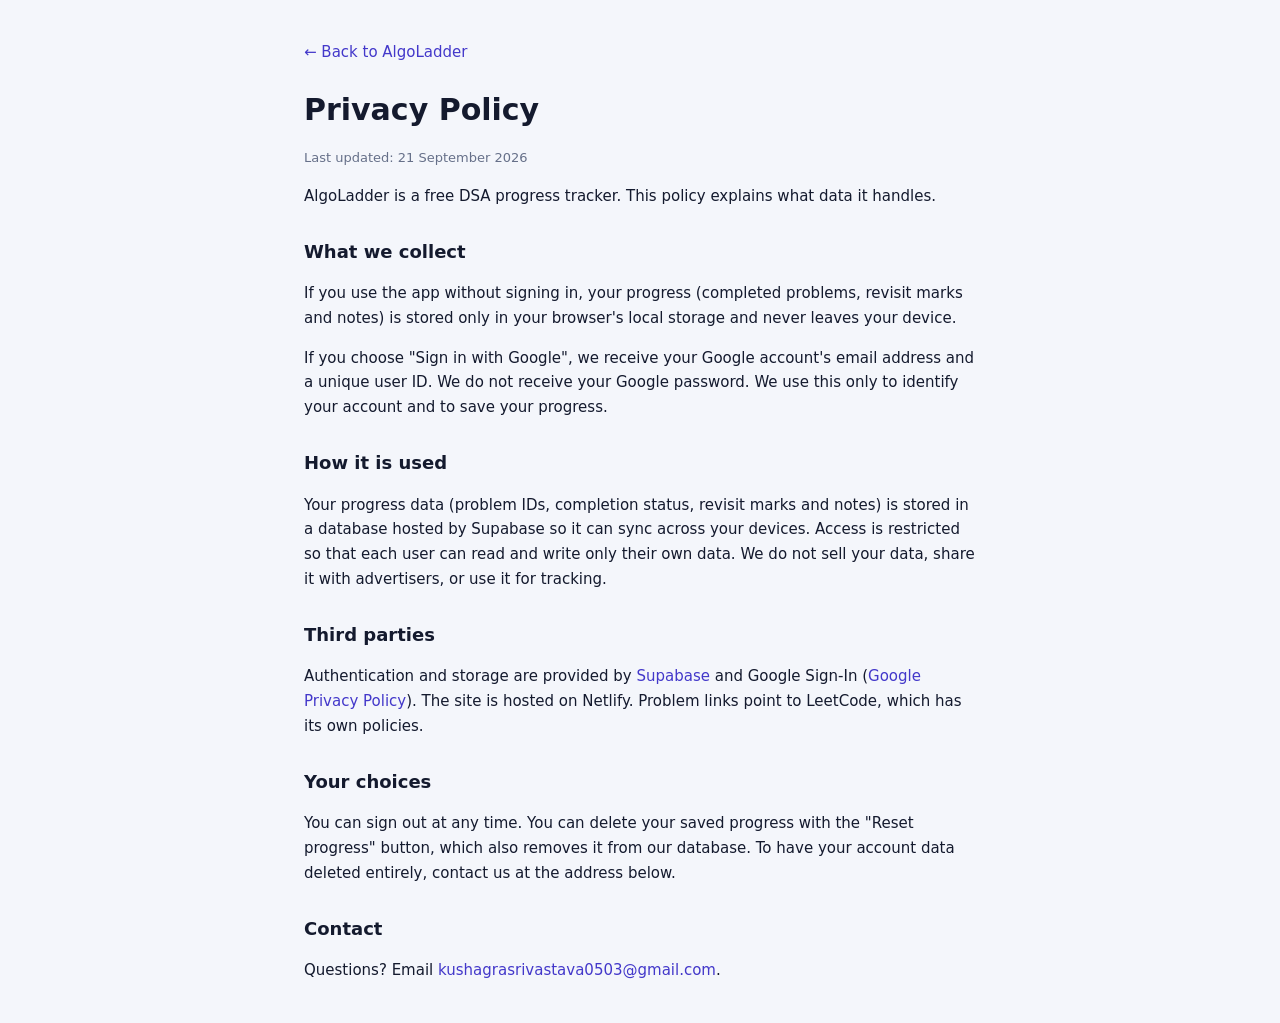
==== privacy.html @ f7a52f2e "Add Supabase Google sign-in sync, privacy policy and terms pages Co-Authored-By: Claude Sonnet 5 <no" ====
<!DOCTYPE html>
<html lang="en">
<head>
  <meta charset="UTF-8">
  <meta name="viewport" content="width=device-width, initial-scale=1">
  <title>Privacy Policy — AlgoLadder</title>
  <link rel="stylesheet" href="styles.css">
  <style>
    .legal { max-width: 720px; margin: 40px auto; padding: 0 24px; line-height: 1.65; color: var(--ink); }
    .legal h1 { margin-bottom: 4px; }
    .legal h2 { margin-top: 28px; font-size: 18px; }
    .legal a { color: var(--brand); }
    .legal .date { color: var(--muted); font-size: 13px; }
  </style>
  <script>
    try { var t = localStorage.getItem("algoladder-theme"); if (t) document.documentElement.dataset.theme = t; } catch (e) {}
  </script>
</head>
<body>
  <main class="legal">
    <p><a href="./">&larr; Back to AlgoLadder</a></p>
    <h1>Privacy Policy</h1>
    <p class="date">Last updated: 21 September 2026</p>
    <p>AlgoLadder is a free DSA progress tracker. This policy explains what data it handles.</p>
    <h2>What we collect</h2>
    <p>If you use the app without signing in, your progress (completed problems, revisit marks and notes) is stored only in your browser's local storage and never leaves your device.</p>
    <p>If you choose "Sign in with Google", we receive your Google account's email address and a unique user ID. We do not receive your Google password. We use this only to identify your account and to save your progress.</p>
    <h2>How it is used</h2>
    <p>Your progress data (problem IDs, completion status, revisit marks and notes) is stored in a database hosted by Supabase so it can sync across your devices. Access is restricted so that each user can read and write only their own data. We do not sell your data, share it with advertisers, or use it for tracking.</p>
    <h2>Third parties</h2>
    <p>Authentication and storage are provided by <a href="https://supabase.com/privacy">Supabase</a> and Google Sign-In (<a href="https://policies.google.com/privacy">Google Privacy Policy</a>). The site is hosted on Netlify. Problem links point to LeetCode, which has its own policies.</p>
    <h2>Your choices</h2>
    <p>You can sign out at any time. You can delete your saved progress with the "Reset progress" button, which also removes it from our database. To have your account data deleted entirely, contact us at the address below.</p>
    <h2>Contact</h2>
    <p>Questions? Email <a href="mailto:kushagrasrivastava0503@gmail.com">kushagrasrivastava0503@gmail.com</a>.</p>
  </main>
</body>
</html>
---- styles.css ----
:root {
  --bg: #f4f6fb;
  --panel: #ffffff;
  --panel-2: #eef1f8;
  --line: #dfe4f0;
  --ink: #141a2e;
  --muted: #667089;
  --brand: #4338ca;
  --brand-soft: #e7e6fb;
  --teal: #0f9d8a;
  --easy: #0f9d8a;
  --medium: #b7791f;
  --hard: #c2410c;
  --flag: #7c3aed;
  --radius: 12px;
  --shadow: 0 1px 2px rgba(20, 26, 46, .05), 0 8px 24px rgba(20, 26, 46, .05);
}
:root[data-theme="dark"] {
  --bg: #0c0f1a; --panel: #141828; --panel-2: #1b2033; --line: #262c44;
  --ink: #e8ebf7; --muted: #8f99b8; --brand: #7c7cf5; --brand-soft: #23264a;
  --teal: #2dd4bf; --easy: #2dd4bf; --medium: #f0b44c; --hard: #fb923c; --flag: #a78bfa;
  --shadow: 0 1px 2px rgba(0, 0, 0, .4), 0 8px 24px rgba(0, 0, 0, .3);
}
@media (prefers-color-scheme: dark) {
  :root:not([data-theme="light"]) {
    --bg: #0c0f1a; --panel: #141828; --panel-2: #1b2033; --line: #262c44;
    --ink: #e8ebf7; --muted: #8f99b8; --brand: #7c7cf5; --brand-soft: #23264a;
    --teal: #2dd4bf; --easy: #2dd4bf; --medium: #f0b44c; --hard: #fb923c; --flag: #a78bfa;
    --shadow: 0 1px 2px rgba(0, 0, 0, .4), 0 8px 24px rgba(0, 0, 0, .3);
  }
}

* { box-sizing: border-box; }
html { scroll-behavior: smooth; }
body {
  margin: 0; background: var(--bg); color: var(--ink);
  font: 15px/1.55 "Manrope", system-ui, -apple-system, "Segoe UI", sans-serif;
  -webkit-font-smoothing: antialiased;
}
a { color: inherit; text-decoration: none; }
button { font: inherit; color: inherit; cursor: pointer; }

/* Top bar */
.top {
  position: sticky; top: 0; z-index: 30; display: flex; align-items: center; gap: 16px;
  padding: 10px 24px; background: color-mix(in srgb, var(--panel) 88%, transparent);
  backdrop-filter: blur(10px); border-bottom: 1px solid var(--line);
}
.brand { display: flex; align-items: center; gap: 10px; font-weight: 800; font-size: 18px; letter-spacing: -.02em; }
.search { flex: 1; max-width: 420px; margin-left: auto; display: flex; align-items: center; gap: 8px; height: 38px; padding: 0 12px; border: 1px solid var(--line); border-radius: 999px; background: var(--panel-2); color: var(--muted); }
.search:focus-within { border-color: var(--brand); box-shadow: 0 0 0 3px var(--brand-soft); }
.search input { flex: 1; min-width: 0; border: 0; outline: 0; background: transparent; color: var(--ink); font: inherit; }
.ghost-btn { height: 38px; min-width: 38px; padding: 0 12px; border: 1px solid var(--line); border-radius: 10px; background: var(--panel); font-size: 13px; font-weight: 600; }
.ghost-btn:hover { background: var(--panel-2); }
.ghost-btn.danger:hover { color: var(--hard); border-color: var(--hard); }

/* Shell */
.shell { display: grid; grid-template-columns: 300px minmax(0, 1fr); gap: 28px; max-width: 1240px; margin: 0 auto; padding: 24px; align-items: start; }
.rail { position: sticky; top: 74px; max-height: calc(100vh - 90px); overflow: auto; display: grid; gap: 16px; padding-bottom: 8px; }

/* Overview: stacked bar + difficulty meters (no ring) */
.overview { padding: 18px; background: var(--panel); border: 1px solid var(--line); border-radius: var(--radius); box-shadow: var(--shadow); }
.ov-top { display: flex; align-items: baseline; justify-content: space-between; margin-bottom: 10px; }
.ov-top strong { font-size: 26px; font-weight: 800; letter-spacing: -.03em; }
.ov-top span { color: var(--muted); font-size: 13px; }
.meter { height: 8px; border-radius: 999px; background: var(--panel-2); overflow: hidden; }
.meter i { display: block; height: 100%; border-radius: inherit; background: var(--brand); transition: width .35s ease; }
.lvl { display: grid; grid-template-columns: 62px 1fr 44px; align-items: center; gap: 10px; margin-top: 12px; font-size: 12.5px; color: var(--muted); }
.lvl b { color: var(--ink); font-weight: 700; text-align: right; }
.lvl.Easy i { background: var(--easy); } .lvl.Medium i { background: var(--medium); } .lvl.Hard i { background: var(--hard); }
.ov-foot { display: flex; justify-content: space-between; margin-top: 14px; padding-top: 12px; border-top: 1px dashed var(--line); font-size: 12.5px; color: var(--muted); }

/* Track list */
.track-list { display: grid; gap: 4px; }
.track { display: grid; grid-template-columns: 26px 1fr auto; align-items: center; gap: 10px; padding: 9px 12px; border-radius: 10px; border: 1px solid transparent; text-align: left; background: transparent; }
.track:hover { background: var(--panel); }
.track.on { background: var(--panel); border-color: var(--line); box-shadow: var(--shadow); }
.track .n { display: grid; place-items: center; width: 26px; height: 26px; border-radius: 8px; background: var(--panel-2); font-size: 12px; font-weight: 700; color: var(--muted); }
.track.on .n { background: var(--brand); color: #fff; }
.track.full .n { background: var(--teal); color: #fff; }
.track .t { font-size: 13.5px; font-weight: 600; line-height: 1.3; }
.track .c { font-size: 12px; color: var(--muted); font-variant-numeric: tabular-nums; }

/* Stage */
.controls { display: flex; flex-wrap: wrap; gap: 10px; align-items: center; margin-bottom: 18px; }
.controls .danger { margin-left: auto; }
.pills { display: inline-flex; gap: 2px; padding: 3px; background: var(--panel-2); border-radius: 10px; }
.pills button { border: 0; background: transparent; padding: 6px 12px; border-radius: 8px; font-size: 13px; font-weight: 600; color: var(--muted); }
.pills button.on { background: var(--panel); color: var(--ink); box-shadow: 0 1px 2px rgba(0, 0, 0, .1); }

.track-head { margin-bottom: 16px; }
.track-head .eyebrow { font-size: 12px; font-weight: 700; letter-spacing: .08em; text-transform: uppercase; color: var(--brand); }
.track-head h2 { margin: 2px 0 10px; font-size: 26px; letter-spacing: -.02em; line-height: 1.2; }
.track-head .meter { max-width: 360px; }
.track-head small { display: block; margin-top: 6px; color: var(--muted); }

.topic { margin-bottom: 22px; }
.topic h3 { display: flex; align-items: center; justify-content: space-between; margin: 0 0 8px; font-size: 13px; font-weight: 700; letter-spacing: .04em; text-transform: uppercase; color: var(--muted); }
.topic h3 span { font-weight: 600; letter-spacing: 0; text-transform: none; }
.plist { list-style: none; margin: 0; padding: 0; display: grid; gap: 8px; }

/* Problem cards (not a table) */
.prob { display: flex; align-items: center; gap: 12px; padding: 11px 14px; background: var(--panel); border: 1px solid var(--line); border-radius: var(--radius); transition: border-color .15s, transform .15s; }
.prob:hover { border-color: color-mix(in srgb, var(--brand) 45%, var(--line)); }
.prob.done { background: color-mix(in srgb, var(--teal) 7%, var(--panel)); }
.prob.done .name { color: var(--muted); }
.tick { position: relative; flex: none; width: 22px; height: 22px; }
.tick input { position: absolute; inset: 0; margin: 0; opacity: 0; cursor: pointer; }
.tick span { position: absolute; inset: 0; border: 2px solid var(--line); border-radius: 50%; background: var(--panel); transition: .15s; }
.tick input:hover + span { border-color: var(--brand); }
.tick input:focus-visible + span { box-shadow: 0 0 0 3px var(--brand-soft); }
.tick input:checked + span { background: var(--teal); border-color: var(--teal); }
.tick input:checked + span::after { content: ""; position: absolute; left: 6px; top: 2px; width: 5px; height: 10px; border: solid #fff; border-width: 0 2px 2px 0; transform: rotate(45deg); }
.name { flex: 1; min-width: 0; font-weight: 600; }
.name:hover { color: var(--brand); }
.name svg { margin-left: 4px; vertical-align: -1px; opacity: .5; }
.chip { flex: none; padding: 2px 10px; border-radius: 999px; font-size: 12px; font-weight: 700; border: 1px solid currentColor; }
.chip.Easy { color: var(--easy); } .chip.Medium { color: var(--medium); } .chip.Hard { color: var(--hard); }
.icon { flex: none; width: 30px; height: 30px; display: grid; place-items: center; border: 0; background: transparent; border-radius: 8px; color: var(--muted); }
.icon:hover { background: var(--panel-2); color: var(--ink); }
.icon.on.flag { color: var(--flag); } .icon.on.flag svg { fill: var(--flag); }
.icon.on.note { color: var(--brand); }
mark { background: color-mix(in srgb, var(--medium) 35%, transparent); color: inherit; border-radius: 3px; }

.result-group { margin-bottom: 26px; }
.result-group > h2 { font-size: 16px; margin: 0 0 12px; }
.empty { padding: 60px 0; text-align: center; color: var(--muted); }
.foot { max-width: 1240px; margin: 20px auto 0; padding: 22px 24px 40px; border-top: 1px solid var(--line); color: var(--muted); font-size: 12.5px; }

@media (max-width: 900px) {
  .shell { grid-template-columns: 1fr; gap: 16px; padding: 16px; }
  .rail { position: static; max-height: none; overflow: visible; }
  .track-list { display: flex; overflow-x: auto; gap: 6px; padding-bottom: 6px; }
  .track { flex: none; grid-template-columns: 24px auto auto; }
  .top { padding: 10px 16px; }
}
@media (max-width: 520px) {
  .prob { flex-wrap: wrap; }
  .controls .danger { margin-left: 0; }
}
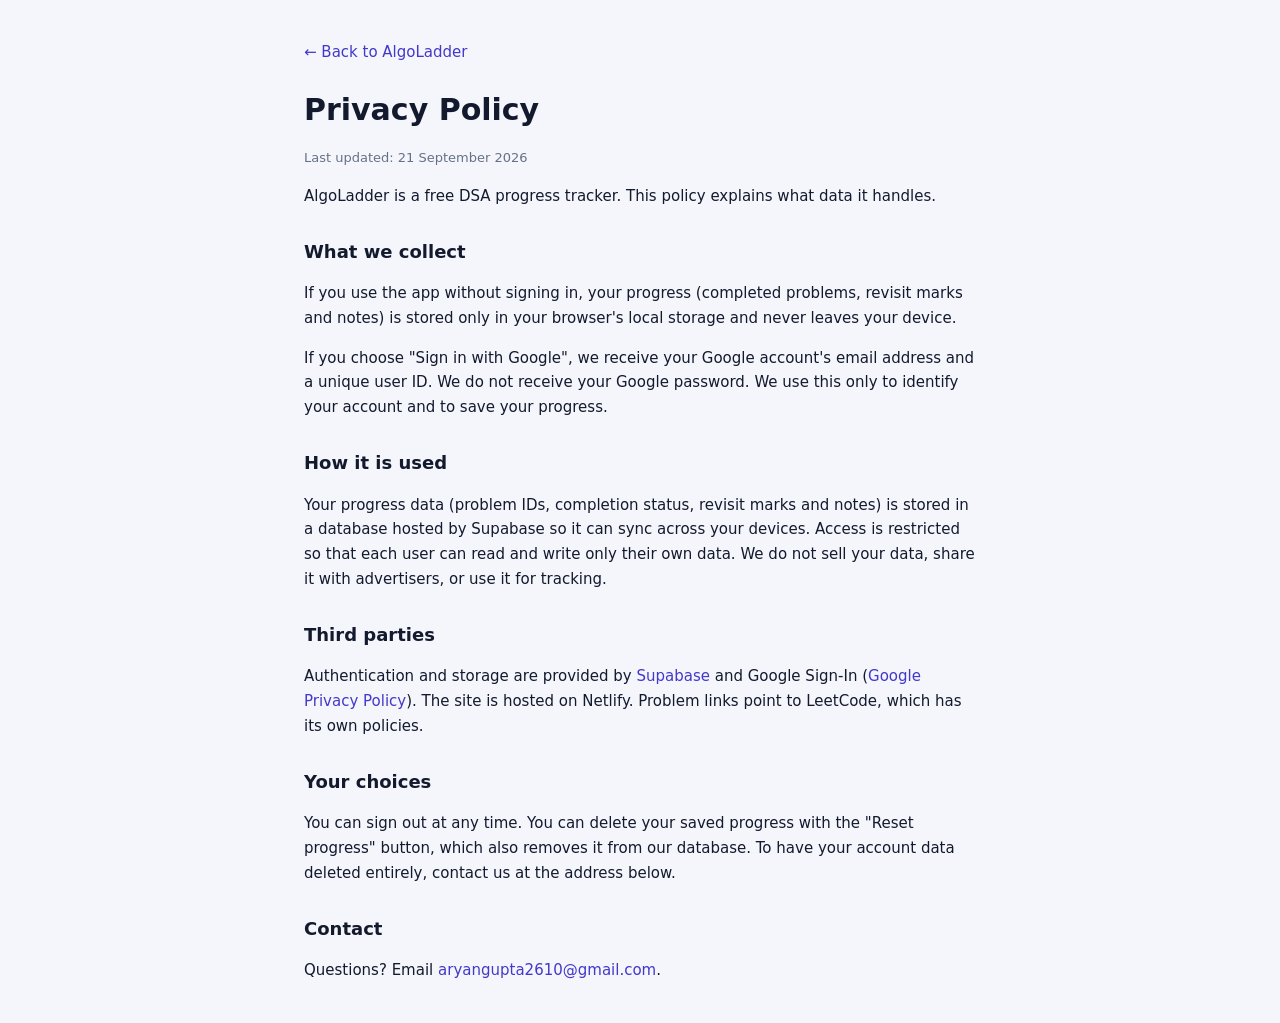
==== commit 7ea9d5bc: "Update contact email in legal pages Co-Authored-By: Claude Sonnet 5 <noreply@anthropic.com>" ====
--- a/privacy.html
+++ b/privacy.html
@@ -32,7 +32,7 @@
     <h2>Your choices</h2>
     <p>You can sign out at any time. You can delete your saved progress with the "Reset progress" button, which also removes it from our database. To have your account data deleted entirely, contact us at the address below.</p>
     <h2>Contact</h2>
-    <p>Questions? Email <a href="mailto:kushagrasrivastava0503@gmail.com">kushagrasrivastava0503@gmail.com</a>.</p>
+    <p>Questions? Email <a href="mailto:aryangupta2610@gmail.com">aryangupta2610@gmail.com</a>.</p>
   </main>
 </body>
 </html>
